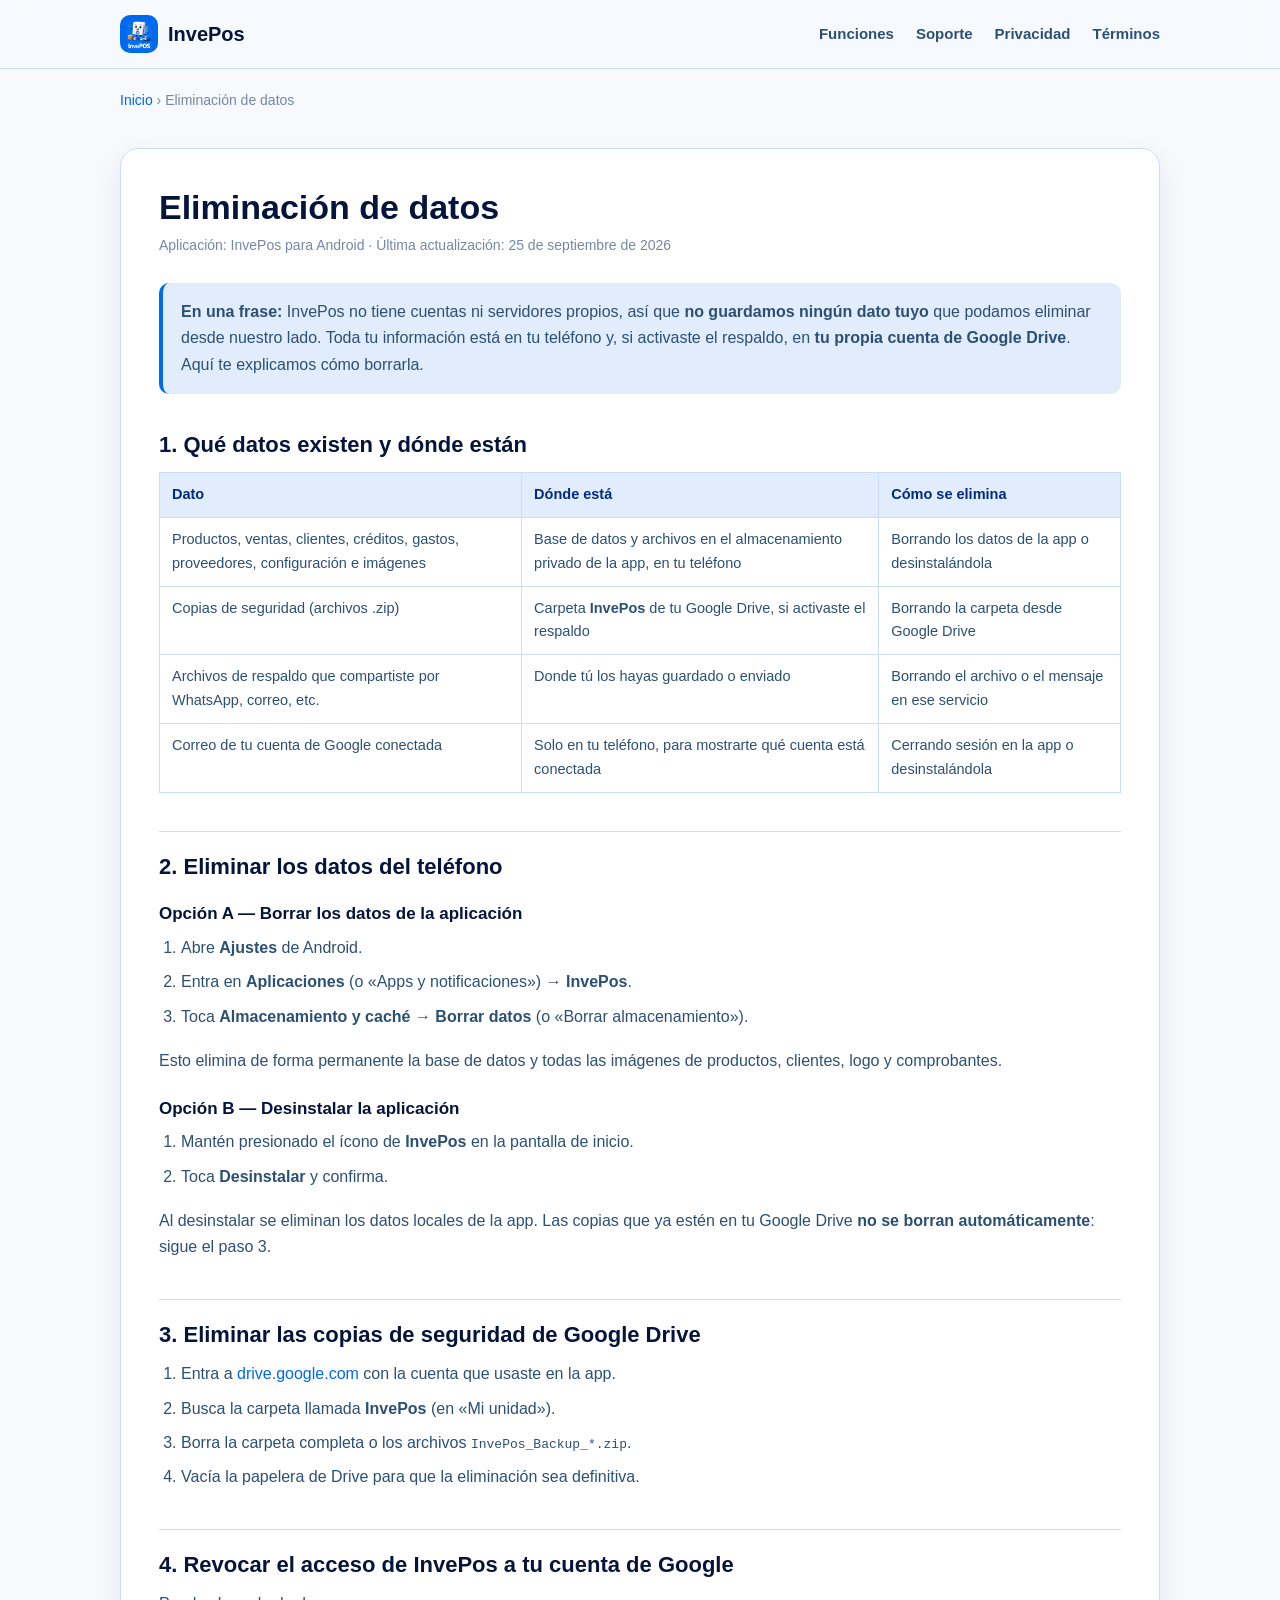
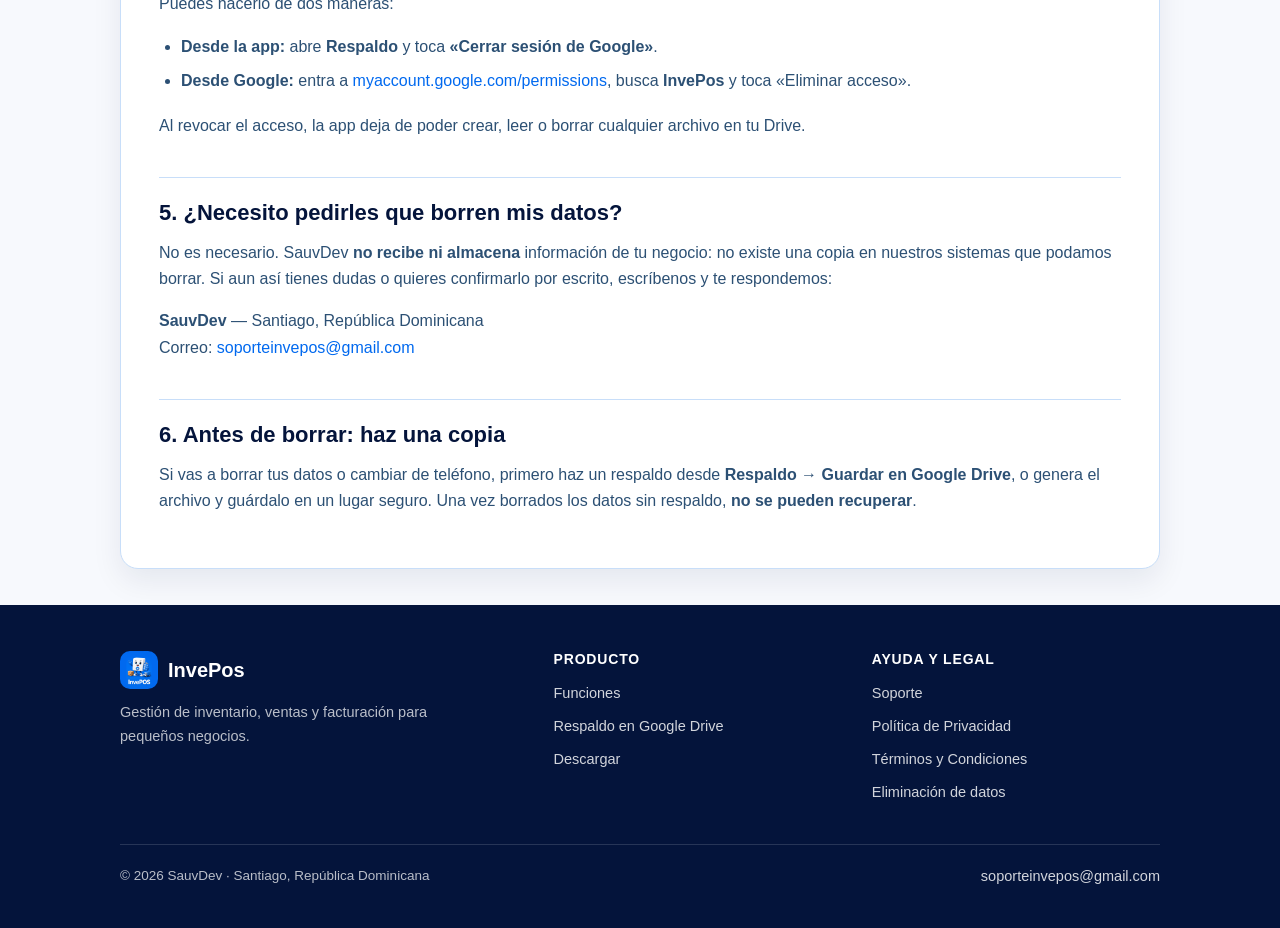
==== eliminar-datos/index.html @ 7945d885 "Ajuste del sitio con los nuevos cambios de la app (respaldo en Google Drive) - Portada rediseñada co" ====
<!DOCTYPE html>
<html lang="es">
<head>
<meta charset="utf-8">
<meta name="viewport" content="width=device-width, initial-scale=1">
<title>Eliminación de datos — InvePos</title>
<meta name="description" content="Cómo eliminar toda tu información de InvePos: datos del teléfono, copias en Google Drive y revocación del acceso de la app a tu cuenta de Google.">
<link rel="canonical" href="https://dansauv.github.io/InvePos-privacy-policy/eliminar-datos/">
<meta property="og:title" content="Eliminación de datos — InvePos">
<meta property="og:description" content="Cómo eliminar toda tu información de InvePos: datos del teléfono, copias en Google Drive y revocación del acceso de la app a tu cuenta de Google.">
<meta property="og:type" content="website">
<meta property="og:url" content="https://dansauv.github.io/InvePos-privacy-policy/eliminar-datos/">
<meta property="og:image" content="https://dansauv.github.io/InvePos-privacy-policy/assets/icono.png">
<meta name="theme-color" content="#0169EF">
<link rel="icon" href="../assets/icono.png">
<link rel="apple-touch-icon" href="../assets/icono.png">
<link rel="stylesheet" href="../assets/estilos.css">
</head>
<body>
<header class="topbar">
  <div class="wrap">
    <a class="brand" href="../"><img src="../assets/icono.png" alt="InvePos">InvePos</a>
    <nav class="nav">
      <a href="../#funciones">Funciones</a>
      <a href="../soporte/">Soporte</a>
      <a href="../privacidad/">Privacidad</a>
      <a href="../terminos/">Términos</a>
    </nav>
  </div>
</header>
<main class="wrap">
  <div class="crumb"><a href="../">Inicio</a> › Eliminación de datos</div>
  <article class="doc">
    <h1>Eliminación de datos</h1>
    <div class="fecha">Aplicación: InvePos para Android · Última actualización: 25 de septiembre de 2026</div>

    <div class="nota">
      <strong>En una frase:</strong> InvePos no tiene cuentas ni servidores propios, así que <strong>no guardamos ningún dato tuyo</strong> que podamos eliminar desde nuestro lado. Toda tu información está en tu teléfono y, si activaste el respaldo, en <strong>tu propia cuenta de Google Drive</strong>. Aquí te explicamos cómo borrarla.
    </div>

    <h2>1. Qué datos existen y dónde están</h2>
    <table>
      <thead><tr><th>Dato</th><th>Dónde está</th><th>Cómo se elimina</th></tr></thead>
      <tbody>
        <tr><td>Productos, ventas, clientes, créditos, gastos, proveedores, configuración e imágenes</td><td>Base de datos y archivos en el almacenamiento privado de la app, en tu teléfono</td><td>Borrando los datos de la app o desinstalándola</td></tr>
        <tr><td>Copias de seguridad (archivos .zip)</td><td>Carpeta <strong>InvePos</strong> de tu Google Drive, si activaste el respaldo</td><td>Borrando la carpeta desde Google Drive</td></tr>
        <tr><td>Archivos de respaldo que compartiste por WhatsApp, correo, etc.</td><td>Donde tú los hayas guardado o enviado</td><td>Borrando el archivo o el mensaje en ese servicio</td></tr>
        <tr><td>Correo de tu cuenta de Google conectada</td><td>Solo en tu teléfono, para mostrarte qué cuenta está conectada</td><td>Cerrando sesión en la app o desinstalándola</td></tr>
      </tbody>
    </table>

    <h2>2. Eliminar los datos del teléfono</h2>
    <h3>Opción A — Borrar los datos de la aplicación</h3>
    <ol>
      <li>Abre <strong>Ajustes</strong> de Android.</li>
      <li>Entra en <strong>Aplicaciones</strong> (o «Apps y notificaciones») → <strong>InvePos</strong>.</li>
      <li>Toca <strong>Almacenamiento y caché</strong> → <strong>Borrar datos</strong> (o «Borrar almacenamiento»).</li>
    </ol>
    <p>Esto elimina de forma permanente la base de datos y todas las imágenes de productos, clientes, logo y comprobantes.</p>

    <h3>Opción B — Desinstalar la aplicación</h3>
    <ol>
      <li>Mantén presionado el ícono de <strong>InvePos</strong> en la pantalla de inicio.</li>
      <li>Toca <strong>Desinstalar</strong> y confirma.</li>
    </ol>
    <p>Al desinstalar se eliminan los datos locales de la app. Las copias que ya estén en tu Google Drive <strong>no se borran automáticamente</strong>: sigue el paso 3.</p>

    <h2>3. Eliminar las copias de seguridad de Google Drive</h2>
    <ol>
      <li>Entra a <a href="https://drive.google.com" target="_blank" rel="noopener">drive.google.com</a> con la cuenta que usaste en la app.</li>
      <li>Busca la carpeta llamada <strong>InvePos</strong> (en «Mi unidad»).</li>
      <li>Borra la carpeta completa o los archivos <code>InvePos_Backup_*.zip</code>.</li>
      <li>Vacía la papelera de Drive para que la eliminación sea definitiva.</li>
    </ol>

    <h2>4. Revocar el acceso de InvePos a tu cuenta de Google</h2>
    <p>Puedes hacerlo de dos maneras:</p>
    <ul>
      <li><strong>Desde la app:</strong> abre <strong>Respaldo</strong> y toca <strong>«Cerrar sesión de Google»</strong>.</li>
      <li><strong>Desde Google:</strong> entra a <a href="https://myaccount.google.com/permissions" target="_blank" rel="noopener">myaccount.google.com/permissions</a>, busca <strong>InvePos</strong> y toca «Eliminar acceso».</li>
    </ul>
    <p>Al revocar el acceso, la app deja de poder crear, leer o borrar cualquier archivo en tu Drive.</p>

    <h2>5. ¿Necesito pedirles que borren mis datos?</h2>
    <p>No es necesario. SauvDev <strong>no recibe ni almacena</strong> información de tu negocio: no existe una copia en nuestros sistemas que podamos borrar. Si aun así tienes dudas o quieres confirmarlo por escrito, escríbenos y te respondemos:</p>
    <p><strong>SauvDev</strong> — Santiago, República Dominicana<br>
    Correo: <a href="mailto:soporteinvepos@gmail.com?subject=Solicitud%20de%20eliminaci%C3%B3n%20de%20datos">soporteinvepos@gmail.com</a></p>

    <h2>6. Antes de borrar: haz una copia</h2>
    <p>Si vas a borrar tus datos o cambiar de teléfono, primero haz un respaldo desde <strong>Respaldo → Guardar en Google Drive</strong>, o genera el archivo y guárdalo en un lugar seguro. Una vez borrados los datos sin respaldo, <strong>no se pueden recuperar</strong>.</p>
  </article>
</main>

<footer>
  <div class="wrap">
    <div class="cols">
      <div>
        <div class="brand" style="margin-bottom:12px"><img src="../assets/icono.png" alt="InvePos" style="border-radius:10px">InvePos</div>
        <p style="font-size:14.5px;max-width:320px">Gestión de inventario, ventas y facturación para pequeños negocios.</p>
      </div>
      <div>
        <h4>Producto</h4>
        <a href="../#funciones">Funciones</a>
        <a href="../#respaldo">Respaldo en Google Drive</a>
        <a href="../#descargar">Descargar</a>
      </div>
      <div>
        <h4>Ayuda y legal</h4>
        <a href="../soporte/">Soporte</a>
        <a href="../privacidad/">Política de Privacidad</a>
        <a href="../terminos/">Términos y Condiciones</a>
        <a href="../eliminar-datos/">Eliminación de datos</a>
      </div>
    </div>
    <div class="legal">
      <span>© <span id="anio">2026</span> SauvDev · Santiago, República Dominicana</span>
      <span><a href="mailto:soporteinvepos@gmail.com">soporteinvepos@gmail.com</a></span>
    </div>
  </div>
</footer>
<script>document.getElementById('anio').textContent=new Date().getFullYear();</script>
</body>
</html>
---- assets/estilos.css ----
/* ============================================================
   InvePos — hoja de estilos del sitio
   Paleta tomada de la propia app (src/theme/colors.ts)
   ============================================================ */

:root{
  --primary:#0169EF;
  --primary-bright:#0372F8;
  --deep:#022B7E;
  --navy:#0D2450;
  --ink:#04143B;
  --body:#2C5074;
  --muted:#7488A5;
  --border:#C8DEF9;
  --bg:#F7F9FD;
  --surface:#FFFFFF;
  --soft:#D7E7FB;
  --very-soft:#E1ECFC;
  --success:#22C55E;
  --warning:#F59E0B;
  --danger:#EF4444;
  --radius:18px;
  --radius-sm:12px;
  --max:1080px;
  --shadow:0 12px 30px rgba(4,20,59,.08);
  --shadow-lg:0 20px 50px rgba(4,20,59,.14);
}

*{box-sizing:border-box}
html{scroll-behavior:smooth}
body{
  margin:0;
  font-family:-apple-system,BlinkMacSystemFont,"Segoe UI",Roboto,"Helvetica Neue",Arial,sans-serif;
  color:var(--body);
  background:var(--bg);
  line-height:1.65;
  -webkit-font-smoothing:antialiased;
}
img{max-width:100%;height:auto;display:block}
a{color:var(--primary);text-decoration:none}
a:hover{text-decoration:underline}
h1,h2,h3,h4{color:var(--ink);line-height:1.2;margin:0 0 .6em}
p{margin:0 0 1em}
.wrap{width:100%;max-width:var(--max);margin:0 auto;padding:0 20px}

/* ---------- Cabecera ---------- */
.topbar{
  position:sticky;top:0;z-index:50;
  background:rgba(247,249,253,.9);
  backdrop-filter:saturate(180%) blur(12px);
  border-bottom:1px solid var(--border);
}
.topbar .wrap{display:flex;align-items:center;gap:20px;height:68px}
.brand{display:flex;align-items:center;gap:10px;font-weight:800;color:var(--ink);font-size:20px}
.brand img{width:38px;height:38px;border-radius:10px}
.brand:hover{text-decoration:none}
.nav{margin-left:auto;display:flex;align-items:center;gap:22px}
.nav a{color:var(--body);font-weight:600;font-size:15px}
.nav a:hover{color:var(--primary);text-decoration:none}
.nav .btn{margin-left:4px}

/* ---------- Botones ---------- */
.btn{
  display:inline-flex;align-items:center;justify-content:center;gap:8px;
  background:var(--primary);color:#fff !important;
  padding:13px 24px;border-radius:999px;font-weight:700;font-size:15px;
  box-shadow:0 8px 20px rgba(1,105,239,.28);
  transition:transform .15s ease, box-shadow .15s ease;
  border:0;cursor:pointer;
}
.btn:hover{transform:translateY(-2px);box-shadow:0 12px 26px rgba(1,105,239,.34);text-decoration:none}
.btn.ghost{background:var(--surface);color:var(--primary) !important;border:1.5px solid var(--primary);box-shadow:none}
.btn.ghost:hover{background:var(--very-soft)}
.btn.small{padding:10px 18px;font-size:14px}

/* ---------- Hero ---------- */
.hero{
  background:linear-gradient(150deg,var(--primary) 0%,var(--primary-bright) 55%,var(--deep) 100%);
  color:#fff;padding:64px 0 72px;position:relative;overflow:hidden;
}
.hero:after{
  content:"";position:absolute;right:-140px;top:-140px;width:520px;height:520px;
  border-radius:50%;background:rgba(255,255,255,.08);
}
.hero .wrap{position:relative;z-index:2;display:grid;grid-template-columns:1.15fr .85fr;gap:40px;align-items:center}
.hero h1{color:#fff;font-size:44px;margin-bottom:16px}
.hero p.lead{font-size:18px;color:rgba(255,255,255,.92);margin-bottom:26px}
.hero .acciones{display:flex;gap:12px;flex-wrap:wrap}
.hero .btn{background:#fff;color:var(--primary) !important;box-shadow:0 10px 24px rgba(0,0,0,.18)}
.hero .btn.ghost{background:transparent;color:#fff !important;border:1.5px solid rgba(255,255,255,.7)}
.hero .btn.ghost:hover{background:rgba(255,255,255,.14)}
.hero .mascota{max-width:360px;margin:0 auto;filter:drop-shadow(0 18px 30px rgba(0,0,0,.25))}

/* ---------- Franja de confianza ---------- */
.trust{background:var(--surface);border-bottom:1px solid var(--border)}
.trust .wrap{display:flex;gap:14px;flex-wrap:wrap;justify-content:center;padding-top:18px;padding-bottom:18px}
.chip{
  display:inline-flex;align-items:center;gap:8px;background:var(--very-soft);color:var(--deep);
  padding:8px 16px;border-radius:999px;font-weight:600;font-size:14px;
}
.chip .dot{width:8px;height:8px;border-radius:50%;background:var(--success)}

/* ---------- Secciones ---------- */
section{padding:64px 0}
section.alt{background:var(--surface);border-top:1px solid var(--border);border-bottom:1px solid var(--border)}
.eyebrow{color:var(--primary);font-weight:800;letter-spacing:.08em;text-transform:uppercase;font-size:12.5px;margin-bottom:10px}
section h2{font-size:32px;margin-bottom:12px}
section .intro{font-size:17px;max-width:680px;margin-bottom:34px}

.grid{display:grid;grid-template-columns:repeat(3,1fr);gap:20px}
.grid.two{grid-template-columns:repeat(2,1fr)}
.card{
  background:var(--surface);border:1px solid var(--border);border-radius:var(--radius);
  padding:24px;box-shadow:var(--shadow);
}
section.alt .card{background:var(--bg)}
.card h3{font-size:17px;margin-bottom:8px}
.card p{font-size:15px;margin:0;color:var(--body)}
.card .ico{
  width:46px;height:46px;border-radius:13px;background:var(--soft);color:var(--deep);
  display:flex;align-items:center;justify-content:center;font-size:22px;margin-bottom:14px;font-weight:800;
}

.destacado{
  display:grid;grid-template-columns:1fr 1fr;gap:34px;align-items:center;
  background:var(--surface);border:1px solid var(--border);border-radius:24px;
  padding:34px;box-shadow:var(--shadow);
}
.lista-check{list-style:none;padding:0;margin:0}
.lista-check li{position:relative;padding-left:30px;margin-bottom:12px;font-size:15.5px}
.lista-check li:before{
  content:"✓";position:absolute;left:0;top:0;width:20px;height:20px;border-radius:50%;
  background:var(--success);color:#fff;font-size:12px;font-weight:800;
  display:flex;align-items:center;justify-content:center;
}

/* ---------- CTA final ---------- */
.cta{background:linear-gradient(150deg,var(--deep),var(--primary));color:#fff;text-align:center;border-radius:24px;padding:48px 28px}
.cta h2{color:#fff}
.cta p{color:rgba(255,255,255,.92);max-width:620px;margin:0 auto 26px}
.cta .btn{background:#fff;color:var(--primary) !important}

/* ---------- Pie ---------- */
footer{background:var(--ink);color:rgba(255,255,255,.72);padding:46px 0 30px;margin-top:0}
footer .cols{display:grid;grid-template-columns:1.4fr 1fr 1fr;gap:30px;margin-bottom:30px}
footer h4{color:#fff;font-size:14px;letter-spacing:.06em;text-transform:uppercase;margin-bottom:14px}
footer a{color:rgba(255,255,255,.82);display:block;margin-bottom:9px;font-size:14.5px}
footer a:hover{color:#fff}
footer .legal{border-top:1px solid rgba(255,255,255,.14);padding-top:20px;font-size:13.5px;display:flex;justify-content:space-between;gap:14px;flex-wrap:wrap}
footer .brand{color:#fff}

/* ---------- Páginas de texto (legales) ---------- */
.doc{background:var(--surface);border:1px solid var(--border);border-radius:var(--radius);padding:38px;box-shadow:var(--shadow);margin:36px auto}
.doc h1{font-size:34px;margin-bottom:6px}
.doc .fecha{color:var(--muted);font-size:14px;margin-bottom:26px}
.doc h2{font-size:22px;margin-top:38px;padding-top:22px;border-top:1px solid var(--border)}
.doc h2:first-of-type{border-top:0;padding-top:0}
.doc h3{font-size:17px;margin-top:24px}
.doc ul,.doc ol{margin:0 0 18px;padding-left:22px}
.doc li{margin-bottom:8px}
.doc table{width:100%;border-collapse:collapse;margin:0 0 22px;font-size:14.5px}
.doc th,.doc td{border:1px solid var(--border);padding:10px 12px;text-align:left;vertical-align:top}
.doc th{background:var(--very-soft);color:var(--deep);font-weight:700}
.doc .nota{
  background:var(--very-soft);border-left:4px solid var(--primary);border-radius:10px;
  padding:16px 18px;margin:0 0 24px;
}
.doc .nota.aviso{background:#FEF3C7;border-left-color:var(--warning)}
.crumb{font-size:14px;color:var(--muted);padding-top:20px}

/* ---------- Soporte ---------- */
.faq{background:var(--surface);border:1px solid var(--border);border-radius:var(--radius-sm);padding:18px 22px;margin-bottom:12px}
.faq summary{cursor:pointer;font-weight:700;color:var(--ink);font-size:16px}
.faq[open] summary{color:var(--primary);margin-bottom:10px}
.faq p{margin:0;font-size:15px}

/* ---------- Responsive ---------- */
@media (max-width:900px){
  .hero .wrap{grid-template-columns:1fr;text-align:center}
  .hero h1{font-size:34px}
  .hero .acciones{justify-content:center}
  .hero .mascota{max-width:270px}
  .grid{grid-template-columns:repeat(2,1fr)}
  .destacado{grid-template-columns:1fr}
  footer .cols{grid-template-columns:1fr}
  .nav{display:none}
}
@media (max-width:600px){
  .grid,.grid.two{grid-template-columns:1fr}
  section{padding:48px 0}
  section h2{font-size:26px}
  .doc{padding:24px}
  .doc h1{font-size:27px}
  .topbar .wrap{height:62px}
}
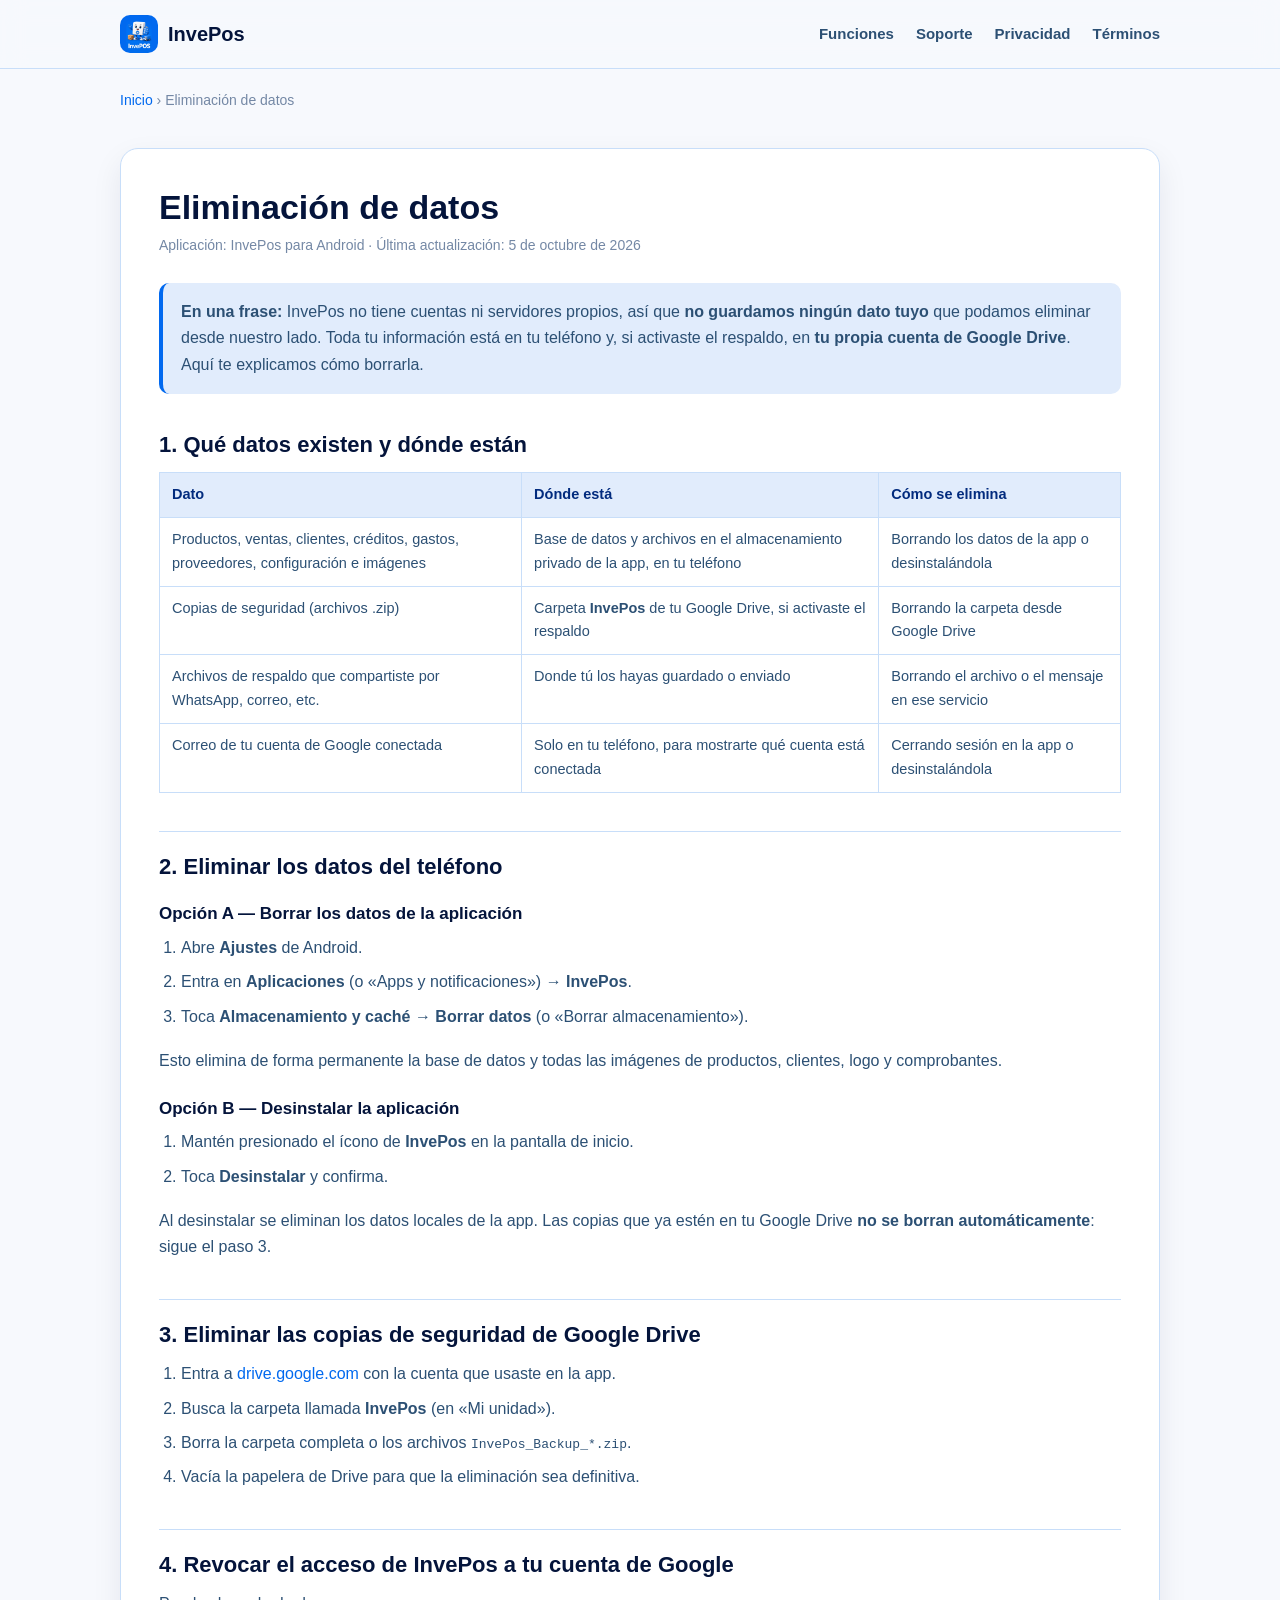
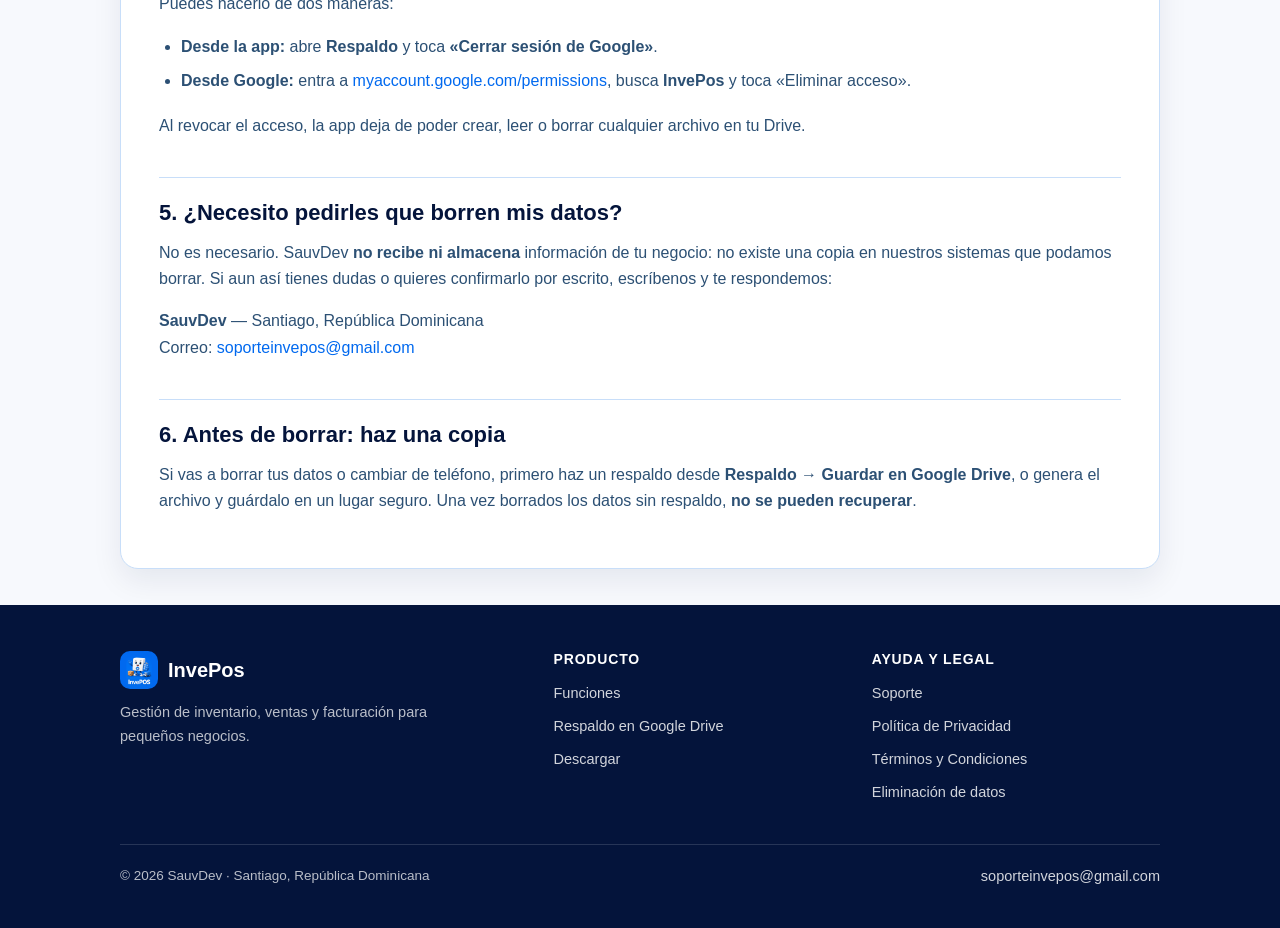
==== commit 0554994b: "Corregir fecha de ultima actualizacion en los documentos legales (5 de octubre de 2026)" ====
--- a/eliminar-datos/index.html
+++ b/eliminar-datos/index.html
@@ -32,7 +32,7 @@
   <div class="crumb"><a href="../">Inicio</a> › Eliminación de datos</div>
   <article class="doc">
     <h1>Eliminación de datos</h1>
-    <div class="fecha">Aplicación: InvePos para Android · Última actualización: 25 de septiembre de 2026</div>
+    <div class="fecha">Aplicación: InvePos para Android · Última actualización: 5 de octubre de 2026</div>
 
     <div class="nota">
       <strong>En una frase:</strong> InvePos no tiene cuentas ni servidores propios, así que <strong>no guardamos ningún dato tuyo</strong> que podamos eliminar desde nuestro lado. Toda tu información está en tu teléfono y, si activaste el respaldo, en <strong>tu propia cuenta de Google Drive</strong>. Aquí te explicamos cómo borrarla.
